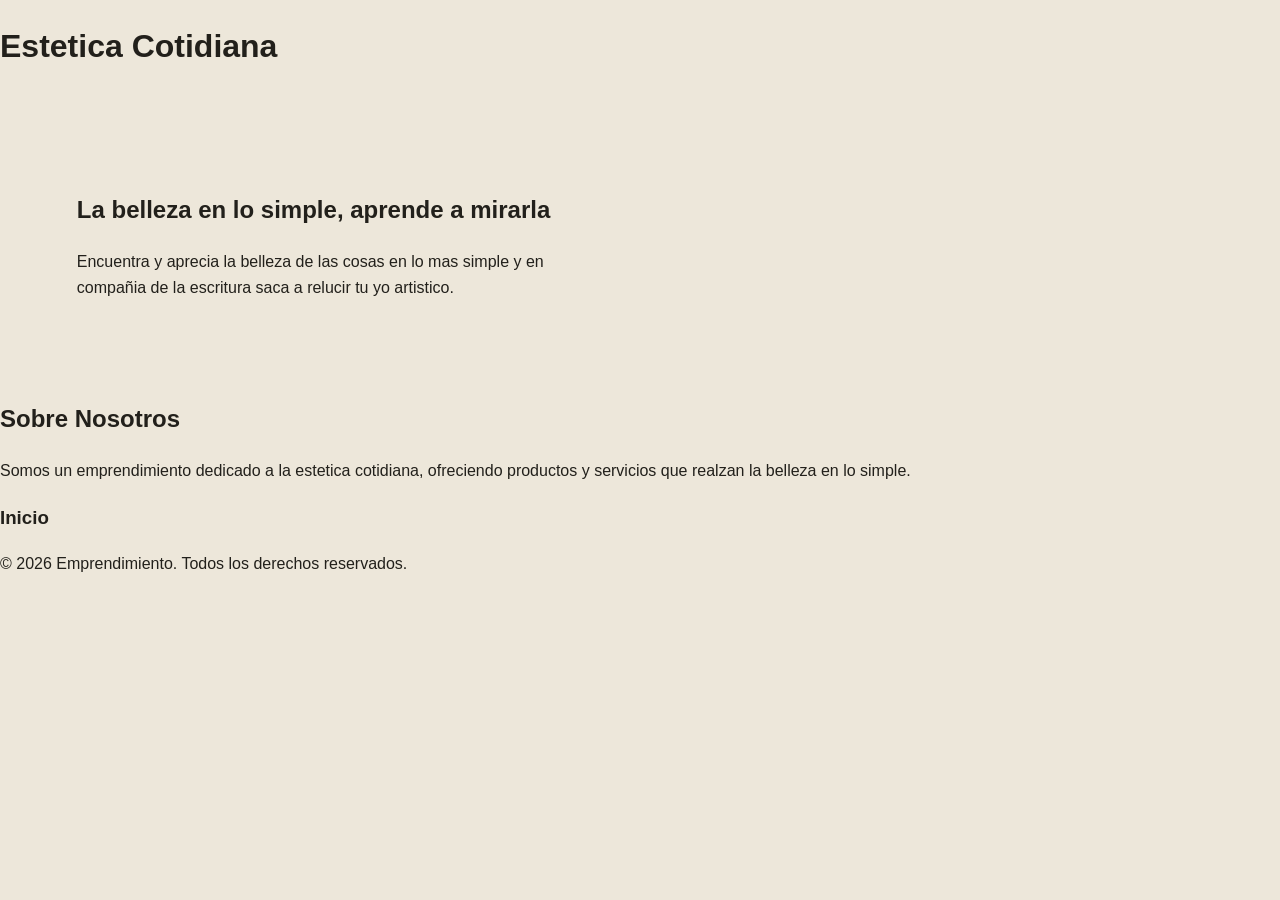
==== index.html @ cf4becf6 "cambios  antes de la fusion" ====
<!DOCTYPE html>
<html lang="en">
<head>
    <meta charset="UTF-8">
    <meta name="viewport" content="width=device-width, initial-scale=1.0">
    <title>Emprendimiento </title>
<link rel="stylesheet" href="./assets/css/style.css">
</head>
<body>
    <header>
        <h1>Estetica Cotidiana</h1>
    </header>
    <main>
        <section class="hero">
            <h2>La belleza en lo simple, aprende a mirarla</h2>
            <p>Encuentra y aprecia la belleza de las cosas en lo  mas simple y en compañia de la escritura  saca a relucir tu yo artistico.</p>
        </section>
        <section class="about">
            <h2>Sobre Nosotros</h2>
            <p>Somos un emprendimiento dedicado a la estetica cotidiana, ofreciendo productos y servicios que realzan la belleza en lo simple.</p>
<h3>Inicio</h3>

        
        <p>&copy; 2026 Emprendimiento. Todos los derechos reservados.</p>
    </footer>
</body>
</html>
---- assets/css/style.css ----
:root {
  --bg: #EDE7DA;
  --bg-alt: #E2D9C6;
  --ink: #22201B;
  --ink-soft: #5B5648;
  --verde: #35502E;
  --verde-bg: #DCE3D2;
  --ocre: #A8571D;
  --ocre-bg: #EAD9C4;
  --border: rgba(34, 32, 27, 0.14);
  --serif: "Fraunces", serif;
  --sans: "Inter", sans-serif;
}

* { box-sizing: border-box; }

body {
  margin: 0;
  background: var(--bg);
  color: var(--ink);
  font-family: var(--sans);
  line-height: 1.6;
}

/* ---------- topbar ---------- */
.topbar {
  display: flex;
  justify-content: space-between;
  align-items: center;
  padding: 24px 6vw;
}

.logo {
  font-family: var(--serif);
  font-size: 19px;
  color: var(--ink);
  text-decoration: none;
}

.nav {
  display: flex;
  align-items: center;
  gap: 28px;
}

.nav a {
  color: var(--ink-soft);
  text-decoration: none;
  font-size: 14px;
}

.nav a:hover { color: var(--ink); }

.nav-cta {
  border: 1px solid var(--ink);
  padding: 8px 16px;
  border-radius: 4px;
  color: var(--ink) !important;
}

/* ---------- hero ---------- */
.hero {
  max-width: 640px;
  padding: 6vw 6vw 5vw;
}

.hero h1 {
  font-family: var(--serif);
  font-weight: 500;
  font-size: clamp(34px, 5.5vw, 56px);
  line-height: 1.08;
  margin: 0 0 24px;
}

.hero-text {
  max-width: 46ch;
  color: var(--ink-soft);
  font-size: 16px;
  margin: 0 0 32px;
}

.btn-primary {
  display: inline-block;
  background: var(--verde);
  color: #F4F1E8;
  text-decoration: none;
  padding: 12px 22px;
  border-radius: 4px;
  font-size: 14px;
}

.btn-primary:hover { background: #2A4025; }

/* ---------- feed ---------- */
.feed {
  padding: 2vw 6vw 6vw;
}

.feed h2 {
  font-family: var(--serif);
  font-weight: 500;
  font-size: 20px;
  border-top: 1px solid var(--border);
  padding-top: 24px;
  margin: 0 0 24px;
}

.grid {
  display: grid;
  grid-template-columns: repeat(auto-fit, minmax(220px, 1fr));
  gap: 20px;
}

.card {
  background: #F5F1E7;
  border: 1px solid var(--border);
  border-radius: 6px;
  overflow: hidden;
}

.card-photo {
  height: 140px;
  background: var(--ocre-bg);
}

.card[data-color="verde"] .card-photo { background: var(--verde-bg); }

.card-tall .card-photo { height: 200px; }

.card-body {
  padding: 14px 16px 18px;
}

.card-place {
  font-family: var(--serif);
  font-weight: 500;
  font-size: 16px;
  margin: 0 0 2px;
}

.card-meta {
  font-size: 12px;
  color: var(--ink-soft);
  margin: 0 0 8px;
}

.card-snippet {
  font-size: 14px;
  color: var(--ink-soft);
  margin: 0;
}

/* ---------- footer ---------- */
.site-footer {
  padding: 24px 6vw 40px;
  border-top: 1px solid var(--border);
}

.site-footer p {
  font-size: 12px;
  color: var(--ink-soft);
  margin: 0;
}

/* ---------- responsive ---------- */
@media (max-width: 640px) {
  .topbar { flex-direction: column; gap: 14px; align-items: flex-start; }
  .nav { gap: 18px; }
}

/* ---------- accessibility ---------- */
a:focus-visible, button:focus-visible {
  outline: 2px solid var(--verde);
  outline-offset: 2px;
}

@media (prefers-reduced-motion: reduce) {
  * { transition: none !important; }
}
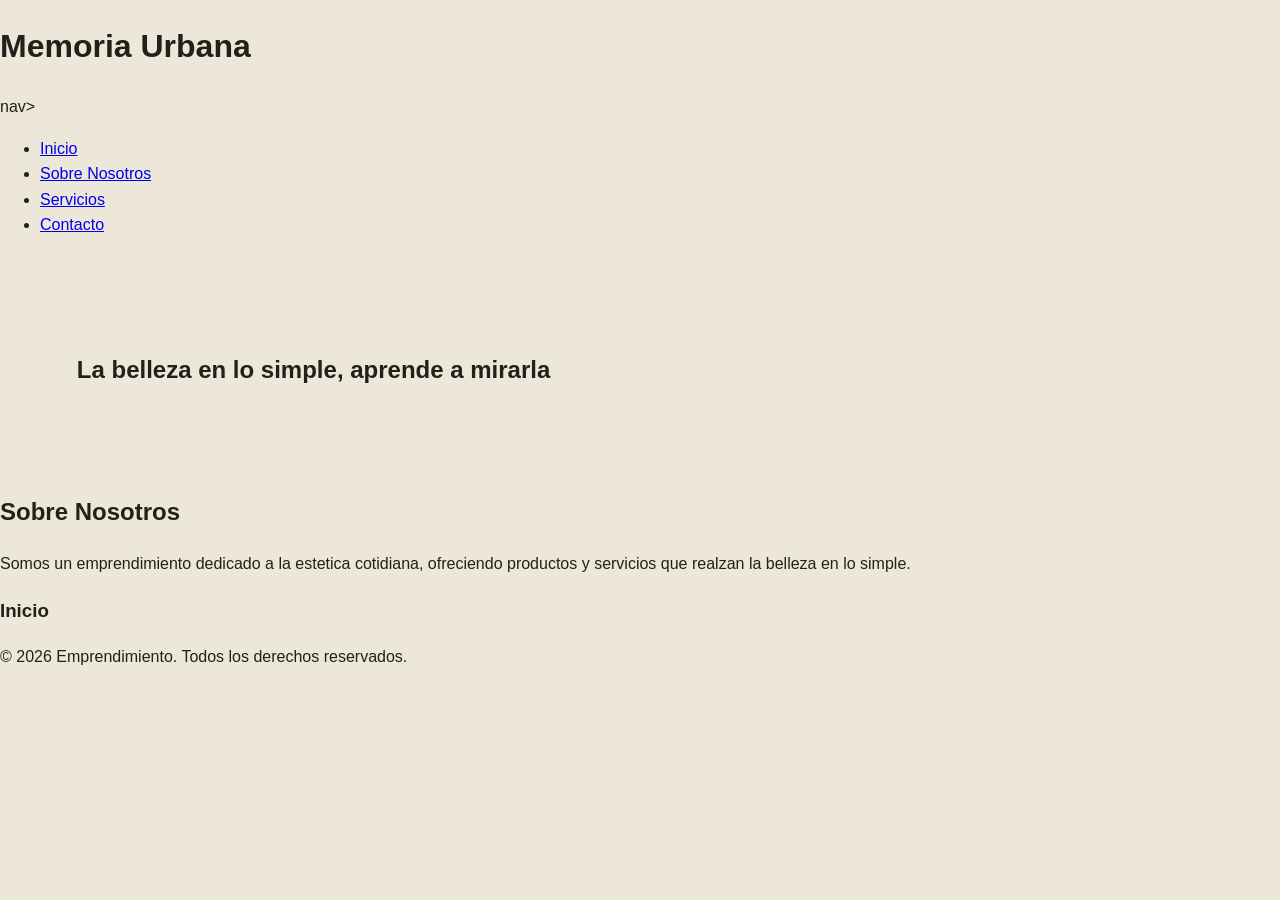
==== commit 85a09375: "index- inicio" ====
--- a/index.html
+++ b/index.html
@@ -3,17 +3,24 @@
 <head>
     <meta charset="UTF-8">
     <meta name="viewport" content="width=device-width, initial-scale=1.0">
-    <title>Emprendimiento </title>
+    <title>Mi lugar en tu  mirada </title>
 <link rel="stylesheet" href="./assets/css/style.css">
 </head>
 <body>
     <header>
-        <h1>Estetica Cotidiana</h1>
+        <h1>Memoria Urbana</h1>
     </header>
+    nav>
+        <ul>
+            <li><a href="#">Inicio</a></li>
+            <li><a href="#">Sobre Nosotros</a></li>
+            <li><a href="#">Servicios</a></li>
+            <li><a href="#">Contacto</a></li>
+        </ul>
     <main>
         <section class="hero">
             <h2>La belleza en lo simple, aprende a mirarla</h2>
-            <p>Encuentra y aprecia la belleza de las cosas en lo  mas simple y en compañia de la escritura  saca a relucir tu yo artistico.</p>
+            <p> </p>
         </section>
         <section class="about">
             <h2>Sobre Nosotros</h2>
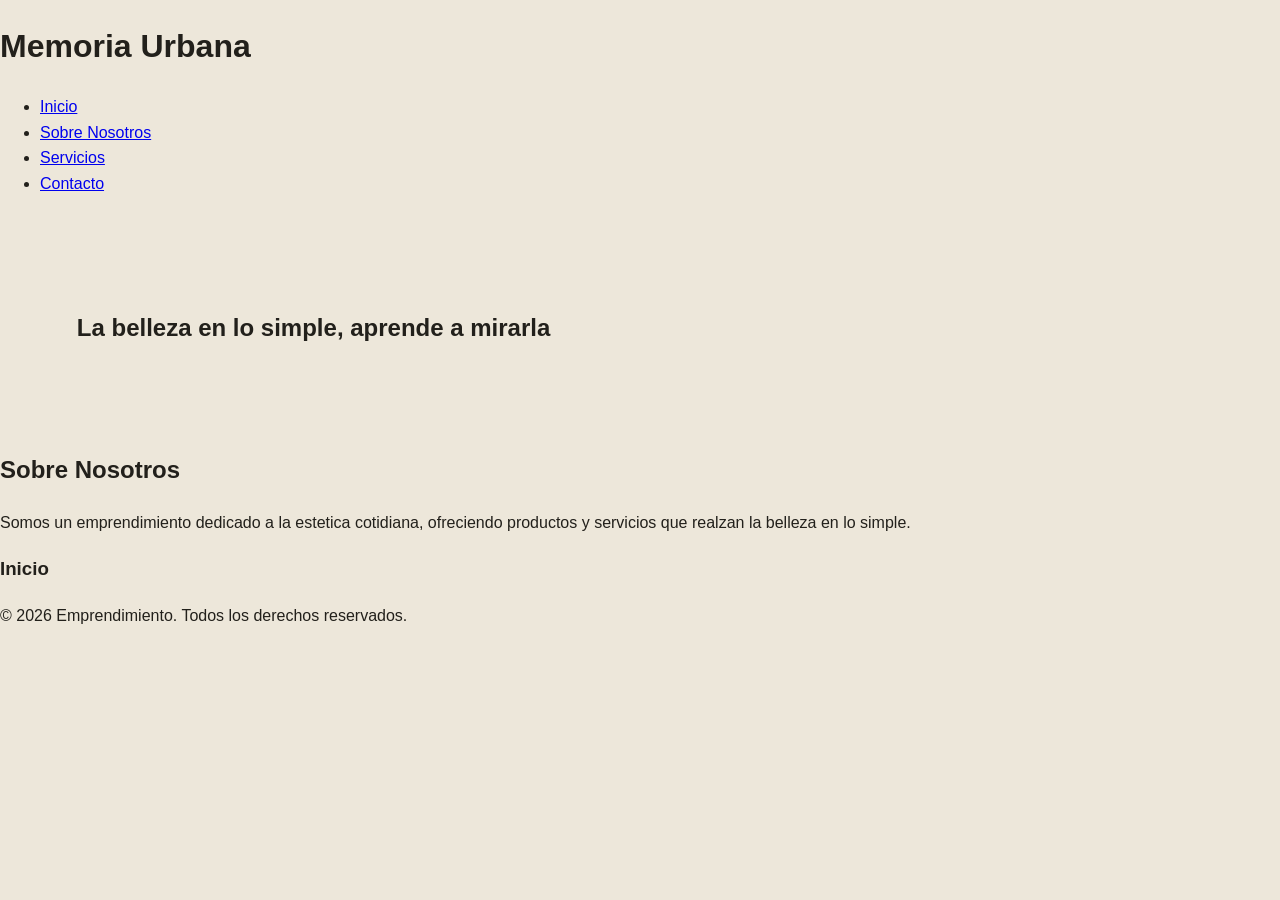
==== commit 950e3e6e: "nav configuracion" ====
--- a/index.html
+++ b/index.html
@@ -10,13 +10,14 @@
     <header>
         <h1>Memoria Urbana</h1>
     </header>
-    nav>
+    <nav>
         <ul>
             <li><a href="#">Inicio</a></li>
             <li><a href="#">Sobre Nosotros</a></li>
             <li><a href="#">Servicios</a></li>
             <li><a href="#">Contacto</a></li>
         </ul>
+    </nav>
     <main>
         <section class="hero">
             <h2>La belleza en lo simple, aprende a mirarla</h2>
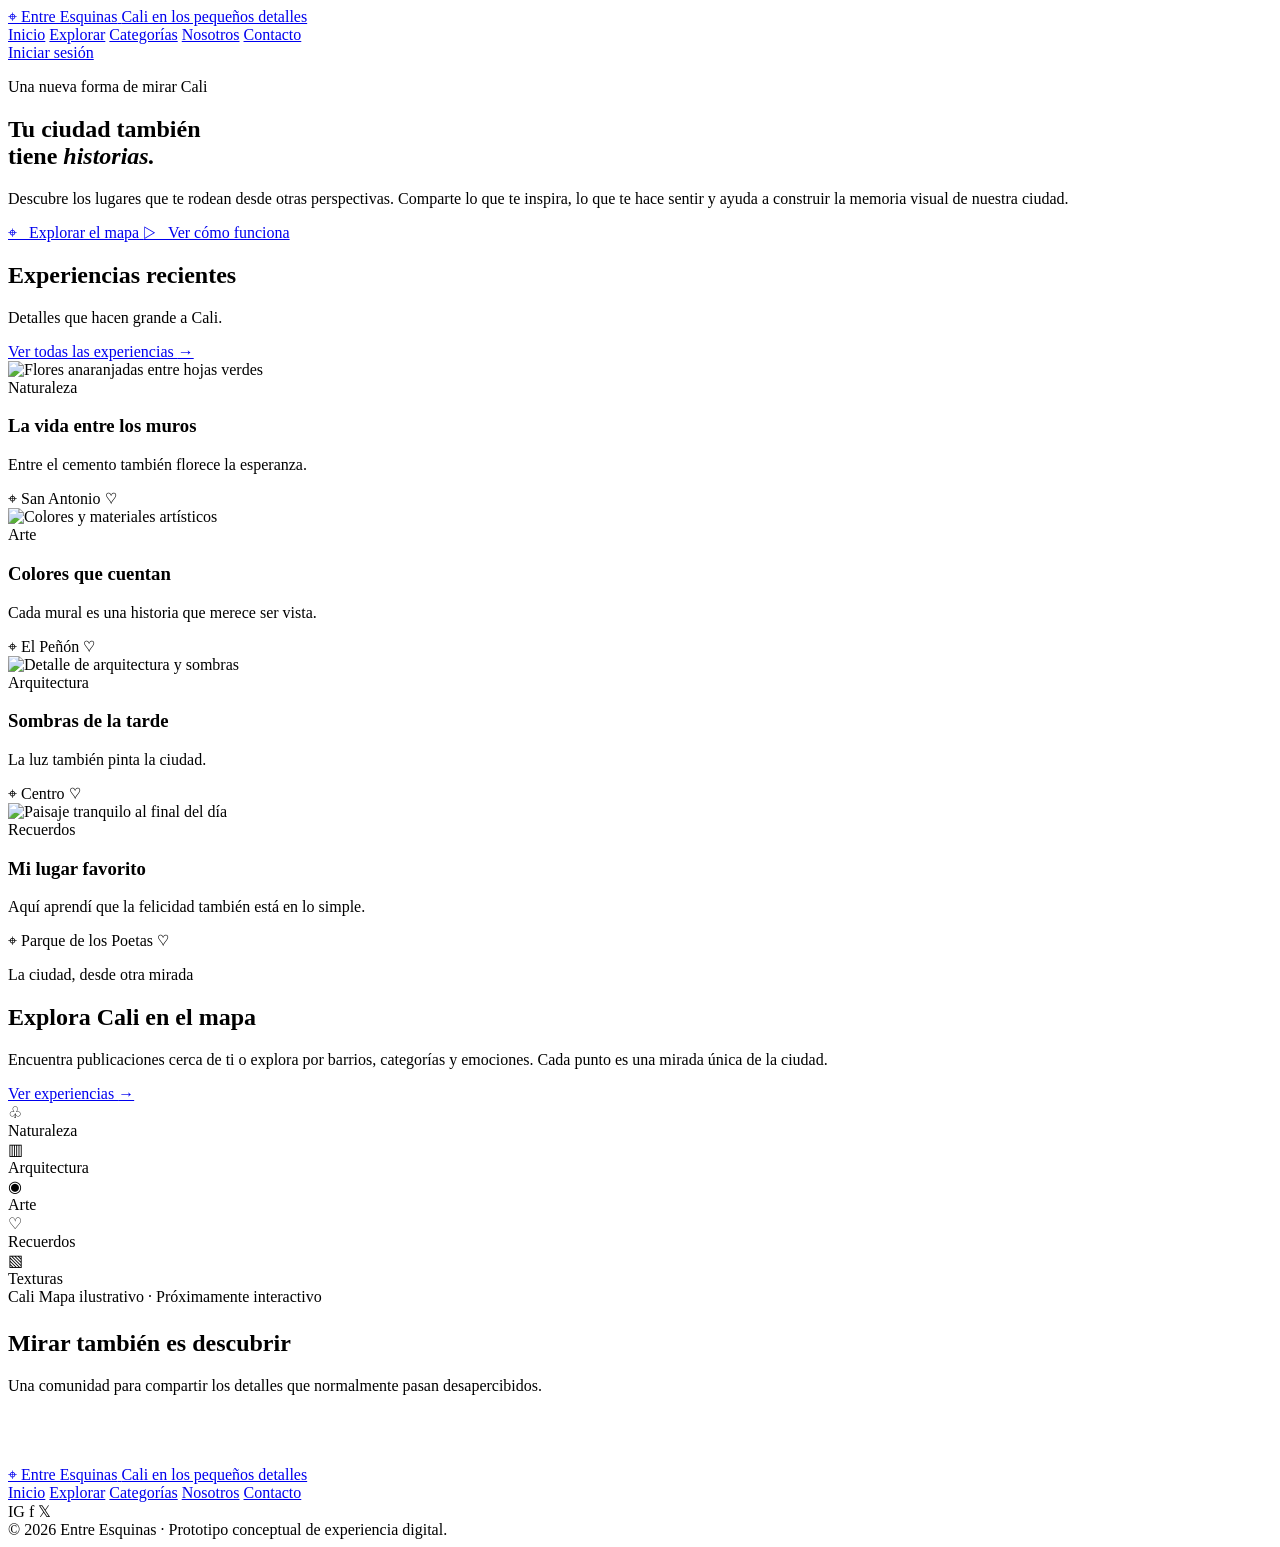
==== commit 94176f37: "rediseño del proyecto" ====
--- a/index.html
+++ b/index.html
@@ -1,35 +1,266 @@
+
 <!DOCTYPE html>
-<html lang="en">
+<html lang="es">
 <head>
-    <meta charset="UTF-8">
-    <meta name="viewport" content="width=device-width, initial-scale=1.0">
-    <title>Mi lugar en tu  mirada </title>
-<link rel="stylesheet" href="./assets/css/style.css">
+  <meta charset="UTF-8">
+  <meta name="viewport" content="width=device-width, initial-scale=1.0">
+  <meta name="description" content="Entre Esquinas: descubre Cali a través de sus pequeños detalles.">
+  <title>Entre Esquinas | Cali en los pequeños detalles</title>
+  <link rel="stylesheet" href="styles.css">
 </head>
 <body>
-    <header>
-        <h1>Memoria Urbana</h1>
-    </header>
-    <nav>
-        <ul>
-            <li><a href="#">Inicio</a></li>
-            <li><a href="#">Sobre Nosotros</a></li>
-            <li><a href="#">Servicios</a></li>
-            <li><a href="#">Contacto</a></li>
-        </ul>
+
+  <header class="navbar">
+    <a class="brand" href="#inicio" aria-label="Entre Esquinas, inicio">
+      <span class="brand-mark"><span>⌖</span></span>
+      <span>
+        <span class="brand-name">Entre Esquinas</span>
+        <span class="brand-tagline">Cali en los pequeños detalles</span>
+      </span>
+    </a>
+
+    <nav class="nav-links" aria-label="Navegación principal">
+      <a class="active" href="#inicio">Inicio</a>
+      <a href="#explorar">Explorar</a>
+      <a href="#categorias">Categorías</a>
+      <a href="#nosotros">Nosotros</a>
+      <a href="#contacto">Contacto</a>
     </nav>
-    <main>
-        <section class="hero">
-            <h2>La belleza en lo simple, aprende a mirarla</h2>
-            <p> </p>
-        </section>
-        <section class="about">
-            <h2>Sobre Nosotros</h2>
-            <p>Somos un emprendimiento dedicado a la estetica cotidiana, ofreciendo productos y servicios que realzan la belleza en lo simple.</p>
-<h3>Inicio</h3>
-
-        
-        <p>&copy; 2026 Emprendimiento. Todos los derechos reservados.</p>
-    </footer>
+
+    <a class="login" href="#contacto">Iniciar sesión</a>
+  </header>
+
+  <main>
+
+    <!-- Sección principal -->
+    <section class="hero" id="inicio">
+      <div class="hero-content">
+        <p class="eyebrow">Una nueva forma de mirar Cali</p>
+
+        <h1>
+          Tu ciudad también<br>
+          tiene <em>historias.</em>
+        </h1>
+
+        <p class="hero-copy">
+          Descubre los lugares que te rodean desde otras perspectivas.
+          Comparte lo que te inspira, lo que te hace sentir y ayuda a
+          construir la memoria visual de nuestra ciudad.
+        </p>
+
+        <div class="hero-actions">
+          <a class="button-primary" href="#mapa">
+            ⌖ &nbsp; Explorar el mapa
+          </a>
+          <a class="button-outline" href="#nosotros">
+            ▷ &nbsp; Ver cómo funciona
+          </a>
+        </div>
+      </div>
+    </section>
+
+    <!-- Catálogo de experiencias -->
+    <section class="section container" id="explorar">
+      <div class="section-heading">
+        <div>
+          <h2>Experiencias recientes</h2>
+          <p>Detalles que hacen grande a Cali.</p>
+        </div>
+
+        <a class="text-link" href="#mapa">
+          Ver todas las experiencias <span>→</span>
+        </a>
+      </div>
+
+      <div class="cards">
+
+        <article class="experience-card">
+          <img
+            src="https://images.unsplash.com/photo-1490750967868-88aa4486c946?auto=format&fit=crop&w=700&q=80"
+            alt="Flores anaranjadas entre hojas verdes"
+          >
+          <div class="card-body">
+            <span class="tag">Naturaleza</span>
+            <h3>La vida entre los muros</h3>
+            <p>Entre el cemento también florece la esperanza.</p>
+            <div class="card-meta">
+              <span class="location">⌖ San Antonio</span>
+              <span class="heart">♡</span>
+            </div>
+          </div>
+        </article>
+
+        <article class="experience-card">
+          <img
+            src="https://images.unsplash.com/photo-1513364776144-60967b0f800f?auto=format&fit=crop&w=700&q=80"
+            alt="Colores y materiales artísticos"
+          >
+          <div class="card-body">
+            <span class="tag">Arte</span>
+            <h3>Colores que cuentan</h3>
+            <p>Cada mural es una historia que merece ser vista.</p>
+            <div class="card-meta">
+              <span class="location">⌖ El Peñón</span>
+              <span class="heart">♡</span>
+            </div>
+          </div>
+        </article>
+
+        <article class="experience-card">
+          <img
+            src="https://images.unsplash.com/photo-1511818966892-d7d671e672a2?auto=format&fit=crop&w=700&q=80"
+            alt="Detalle de arquitectura y sombras"
+          >
+          <div class="card-body">
+            <span class="tag">Arquitectura</span>
+            <h3>Sombras de la tarde</h3>
+            <p>La luz también pinta la ciudad.</p>
+            <div class="card-meta">
+              <span class="location">⌖ Centro</span>
+              <span class="heart">♡</span>
+            </div>
+          </div>
+        </article>
+
+        <article class="experience-card">
+          <img
+            src="https://images.unsplash.com/photo-1519608487953-e999c86e7455?auto=format&fit=crop&w=700&q=80"
+            alt="Paisaje tranquilo al final del día"
+          >
+          <div class="card-body">
+            <span class="tag">Recuerdos</span>
+            <h3>Mi lugar favorito</h3>
+            <p>Aquí aprendí que la felicidad también está en lo simple.</p>
+            <div class="card-meta">
+              <span class="location">⌖ Parque de los Poetas</span>
+              <span class="heart">♡</span>
+            </div>
+          </div>
+        </article>
+
+      </div>
+    </section>
+
+    <!-- Exploración del mapa -->
+    <section class="map-section container" id="mapa">
+      <div class="map-copy">
+        <p class="eyebrow">La ciudad, desde otra mirada</p>
+        <h2>Explora Cali en el mapa</h2>
+
+        <p>
+          Encuentra publicaciones cerca de ti o explora por barrios,
+          categorías y emociones. Cada punto es una mirada única
+          de la ciudad.
+        </p>
+
+        <a class="map-button" href="#explorar">
+          Ver experiencias <span>→</span>
+        </a>
+
+        <div class="categories" id="categorias">
+          <div class="category">
+            <div class="category-icon">♧</div>
+            Naturaleza
+          </div>
+
+          <div class="category">
+            <div class="category-icon">▥</div>
+            Arquitectura
+          </div>
+
+          <div class="category">
+            <div class="category-icon">◉</div>
+            Arte
+          </div>
+
+          <div class="category">
+            <div class="category-icon">♡</div>
+            Recuerdos
+          </div>
+
+          <div class="category">
+            <div class="category-icon">▧</div>
+            Texturas
+          </div>
+        </div>
+      </div>
+
+      <!-- Mapa ilustrativo -->
+      <div
+        class="map-art"
+        role="img"
+        aria-label="Ilustración de un mapa urbano con marcadores de experiencias"
+      >
+        <span class="pin p1"></span>
+        <span class="pin p2"></span>
+        <span class="pin p3"></span>
+        <span class="pin p4"></span>
+        <span class="pin p5"></span>
+        <span class="map-label">Cali</span>
+        <span class="map-note">
+          Mapa ilustrativo · Próximamente interactivo
+        </span>
+      </div>
+    </section>
+
+    <!-- Acerca de la propuesta -->
+    <section
+      class="container"
+      id="nosotros"
+      style="padding: 4px 0 55px;"
+    >
+      <div class="section-heading">
+        <div>
+          <h2>Mirar también es descubrir</h2>
+          <p>
+            Una comunidad para compartir los detalles que normalmente
+            pasan desapercibidos.
+          </p>
+        </div>
+      </div>
+    </section>
+
+  </main>
+
+  <!-- Pie de página -->
+  <footer id="contacto">
+    <div class="container">
+      <div class="footer-main">
+
+        <a class="brand footer-brand" href="#inicio">
+          <span class="brand-mark"><span>⌖</span></span>
+          <span>
+            <span class="brand-name">Entre Esquinas</span>
+            <span class="brand-tagline">
+              Cali en los pequeños detalles
+            </span>
+          </span>
+        </a>
+
+        <nav
+          class="footer-links"
+          aria-label="Navegación del pie de página"
+        >
+          <a href="#inicio">Inicio</a>
+          <a href="#explorar">Explorar</a>
+          <a href="#categorias">Categorías</a>
+          <a href="#nosotros">Nosotros</a>
+          <a href="mailto:hola@entreesquinas.example">Contacto</a>
+        </nav>
+
+        <div class="socials" aria-label="Redes sociales">
+          <span>IG</span>
+          <span>f</span>
+          <span>𝕏</span>
+        </div>
+
+      </div>
+
+      <div class="copyright">
+        © 2026 Entre Esquinas · Prototipo conceptual de experiencia digital.
+      </div>
+    </div>
+  </footer>
+
 </body>
-</html> +</html>
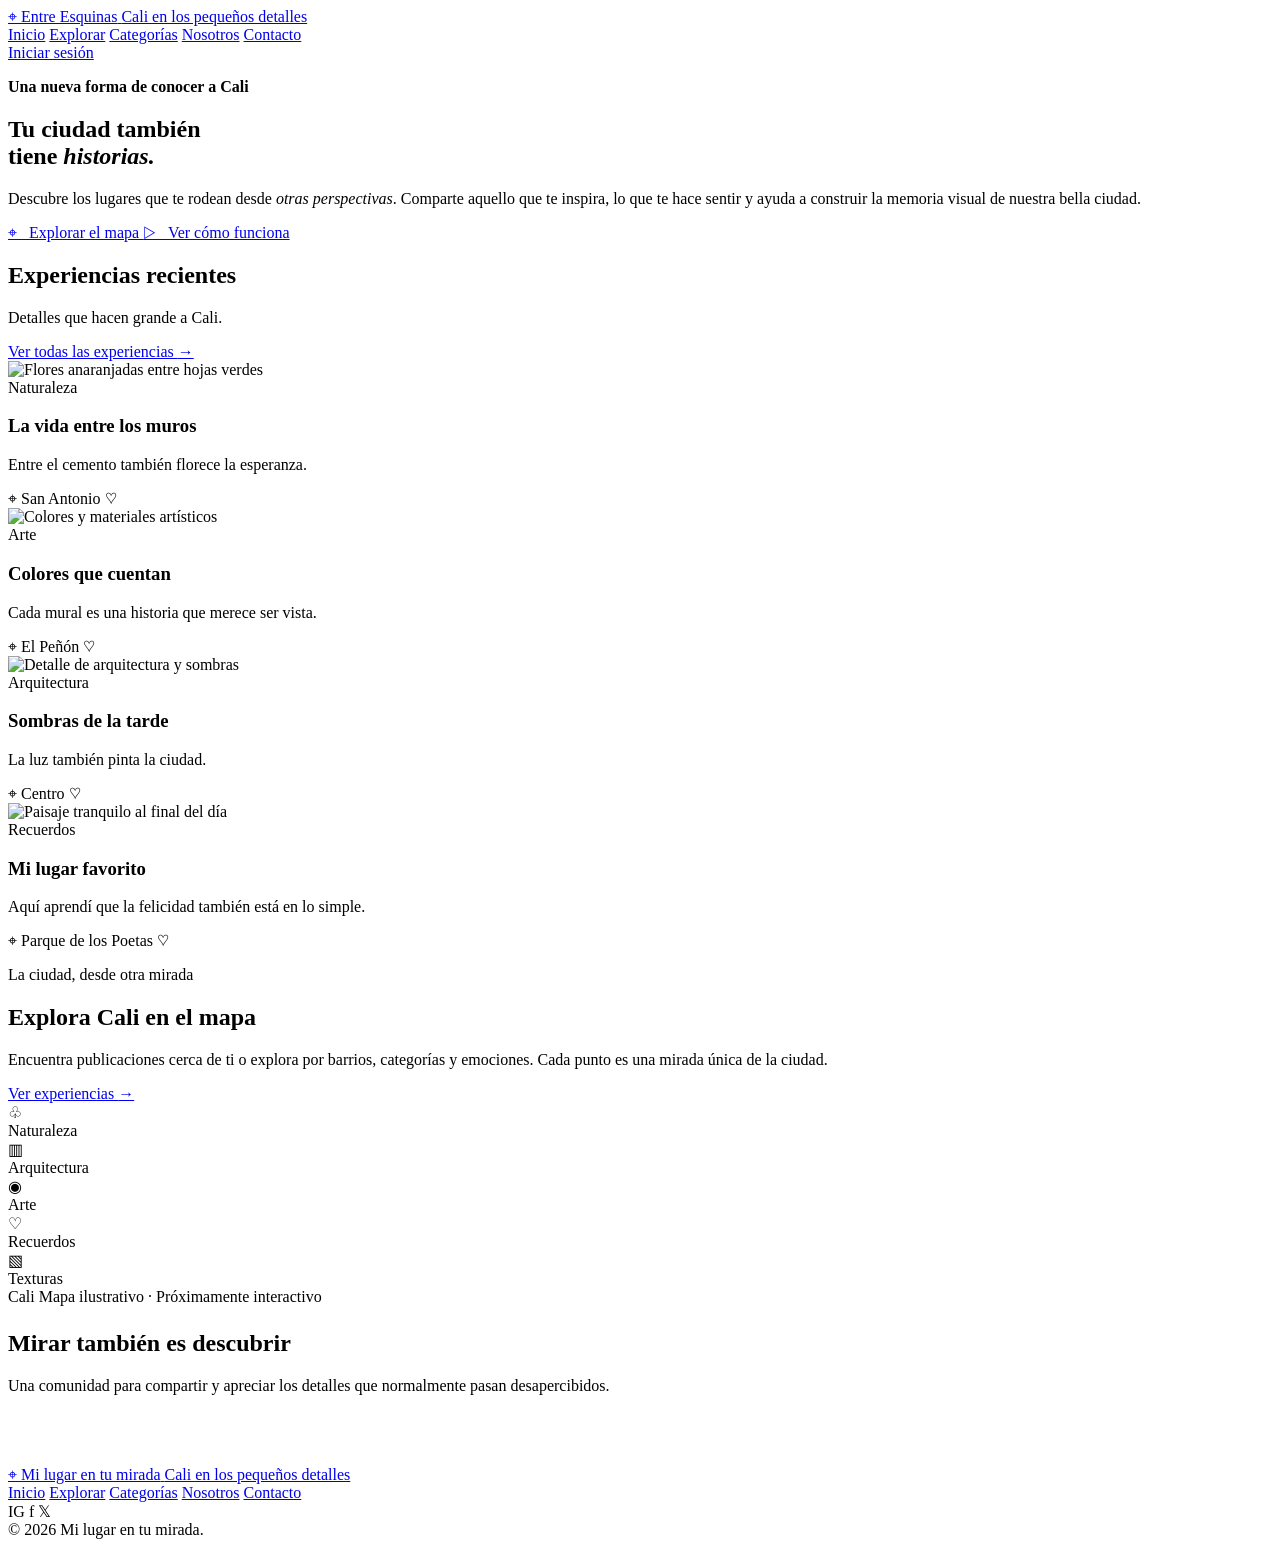
==== commit a3cac9da: "detalles del nombre (mi lugar en tu mirada)" ====
--- a/index.html
+++ b/index.html
@@ -4,8 +4,8 @@
 <head>
   <meta charset="UTF-8">
   <meta name="viewport" content="width=device-width, initial-scale=1.0">
-  <meta name="description" content="Entre Esquinas: descubre Cali a través de sus pequeños detalles.">
-  <title>Entre Esquinas | Cali en los pequeños detalles</title>
+  <meta name="description" content="Mi lugar en tu mirada: descubre Cali a través de sus pequeños detalles.">
+  <title>Mi lugar en tu mirada</title>
   <link rel="stylesheet" href="styles.css">
 </head>
 <body>
@@ -35,7 +35,7 @@
     <!-- Sección principal -->
     <section class="hero" id="inicio">
       <div class="hero-content">
-        <p class="eyebrow">Una nueva forma de mirar Cali</p>
+        <p><strong>Una nueva forma de conocer a Cali</strong></p>
 
         <h1>
           Tu ciudad también<br>
@@ -43,9 +43,9 @@
         </h1>
 
         <p class="hero-copy">
-          Descubre los lugares que te rodean desde otras perspectivas.
-          Comparte lo que te inspira, lo que te hace sentir y ayuda a
-          construir la memoria visual de nuestra ciudad.
+          Descubre los lugares que te rodean desde <i>otras perspectivas</i>.
+          Comparte aquello que te inspira, lo que te hace sentir y ayuda a
+          construir la memoria visual de nuestra bella ciudad.
         </p>
 
         <div class="hero-actions">
@@ -213,7 +213,7 @@
         <div>
           <h2>Mirar también es descubrir</h2>
           <p>
-            Una comunidad para compartir los detalles que normalmente
+            Una comunidad para compartir y apreciar  los detalles que normalmente
             pasan desapercibidos.
           </p>
         </div>
@@ -230,7 +230,7 @@
         <a class="brand footer-brand" href="#inicio">
           <span class="brand-mark"><span>⌖</span></span>
           <span>
-            <span class="brand-name">Entre Esquinas</span>
+            <span class="brand-name">Mi lugar en tu mirada</span>
             <span class="brand-tagline">
               Cali en los pequeños detalles
             </span>
@@ -245,7 +245,7 @@
           <a href="#explorar">Explorar</a>
           <a href="#categorias">Categorías</a>
           <a href="#nosotros">Nosotros</a>
-          <a href="mailto:hola@entreesquinas.example">Contacto</a>
+          <a href="mailto:hola@milugarentutmirada.example">Contacto</a>
         </nav>
 
         <div class="socials" aria-label="Redes sociales">
@@ -257,7 +257,7 @@
       </div>
 
       <div class="copyright">
-        © 2026 Entre Esquinas · Prototipo conceptual de experiencia digital.
+        © 2026 Mi lugar en tu mirada.
       </div>
     </div>
   </footer>
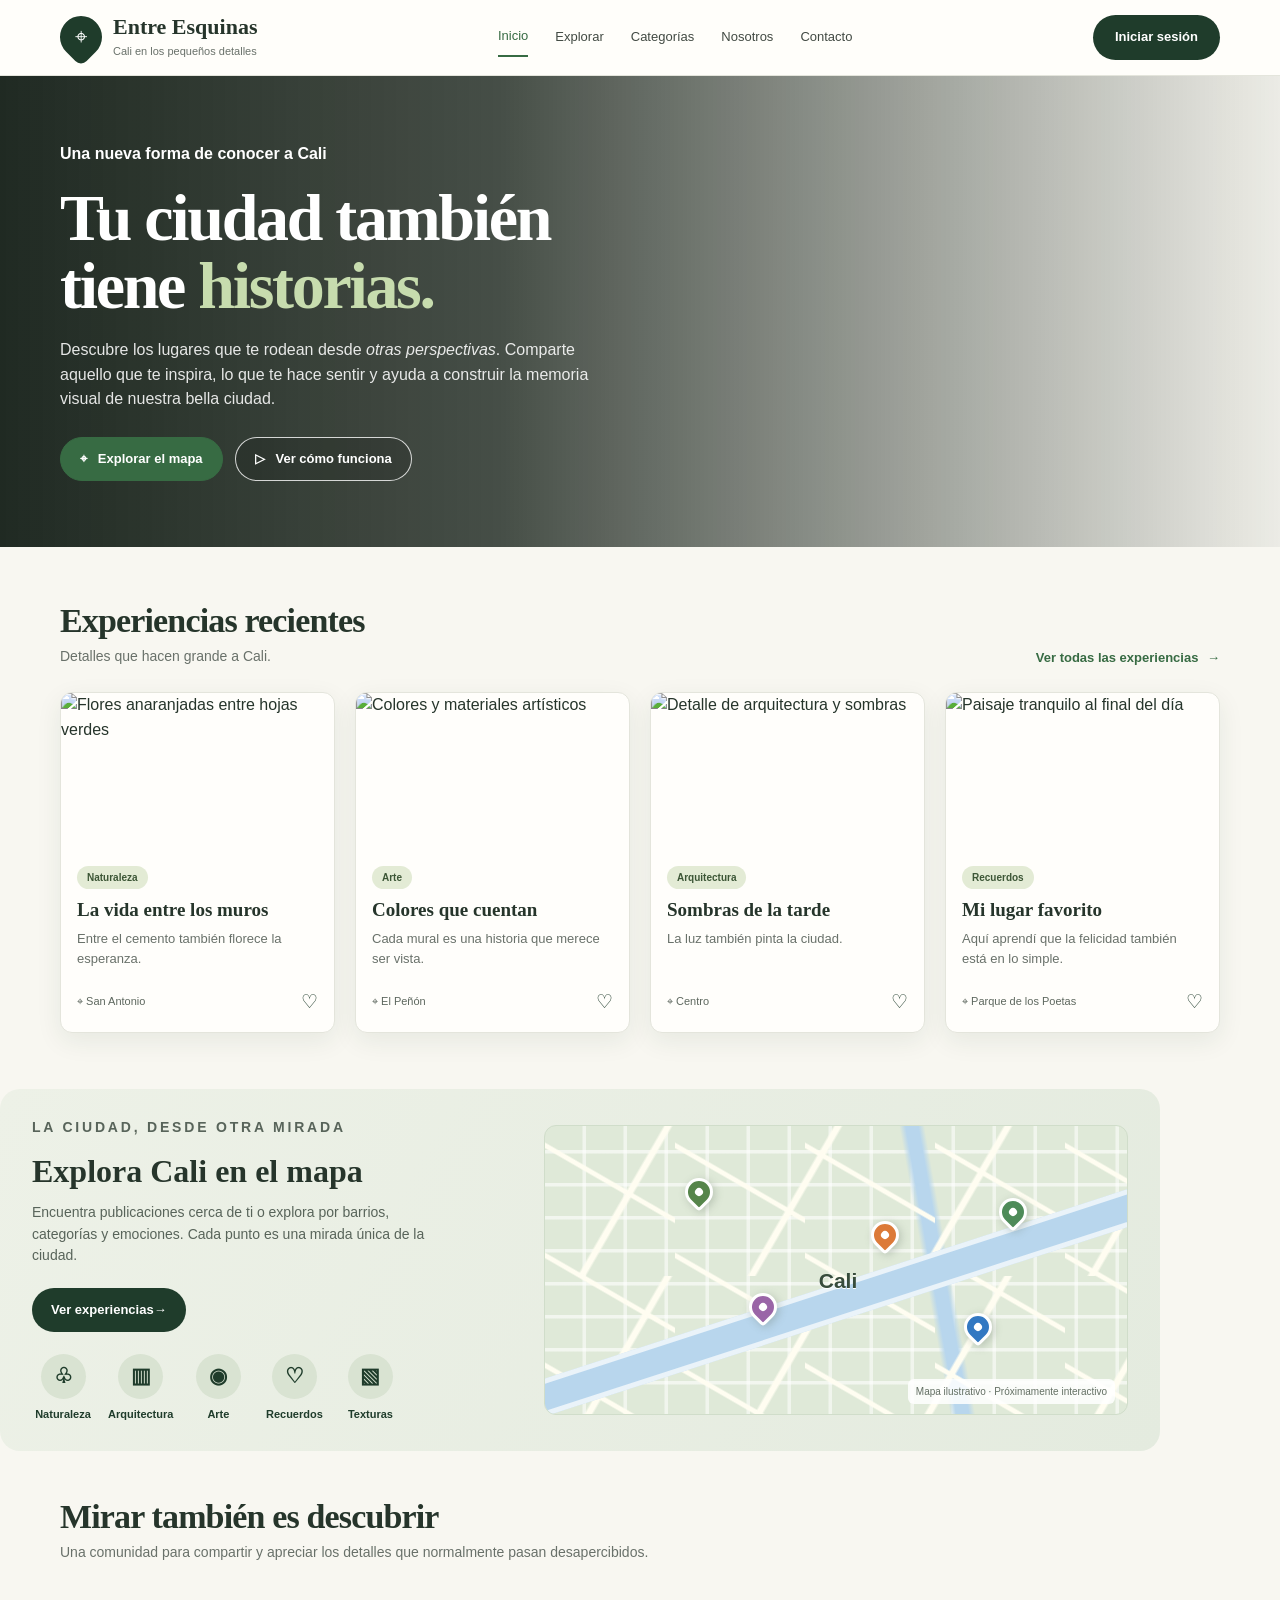
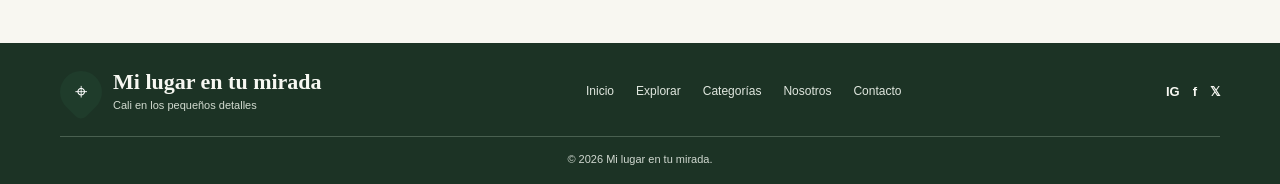
==== commit fe67f321: "arreglos en el index.html" ====
--- a/index.html
+++ b/index.html
@@ -6,7 +6,7 @@
   <meta name="viewport" content="width=device-width, initial-scale=1.0">
   <meta name="description" content="Mi lugar en tu mirada: descubre Cali a través de sus pequeños detalles.">
   <title>Mi lugar en tu mirada</title>
-  <link rel="stylesheet" href="styles.css">
+  <link rel="stylesheet" href="/assets/css/style.css">
 </head>
 <body>
 
--- a/assets/css/style.css
+++ b/assets/css/style.css
@@ -0,0 +1,717 @@
+
+/* =========================================
+   1. CONFIGURACIÓN GENERAL
+========================================= */
+
+:root {
+  --green: #1f3c2b;
+  --green-2: #376b43;
+  --light-green: #e9eee3;
+  --cream: #f8f7f1;
+  --paper: #fffefb;
+  --ink: #26352b;
+  --muted: #69716a;
+  --line: #e4e5dc;
+  --radius: 18px;
+  --shadow: 0 8px 26px rgba(31, 60, 43, .08);
+}
+
+* {
+  box-sizing: border-box;
+}
+
+html {
+  scroll-behavior: smooth;
+}
+
+body {
+  margin: 0;
+  color: var(--ink);
+  background: var(--cream);
+  font-family: Inter, "Segoe UI", Arial, sans-serif;
+  line-height: 1.55;
+}
+
+a {
+  color: inherit;
+  text-decoration: none;
+}
+
+button {
+  font: inherit;
+  cursor: pointer;
+}
+
+.container {
+  width: min(1160px, calc(100% - 48px));
+  margin: 0 auto;
+}
+
+/* =========================================
+   2. BARRA DE NAVEGACIÓN
+========================================= */
+
+.navbar {
+  min-height: 76px;
+  display: flex;
+  align-items: center;
+  justify-content: space-between;
+  gap: 24px;
+  background: rgba(255, 254, 251, .96);
+  border-bottom: 1px solid var(--line);
+  padding: 12px max(24px, calc((100% - 1160px) / 2));
+}
+
+.brand {
+  display: flex;
+  align-items: center;
+  gap: 11px;
+  min-width: max-content;
+}
+
+.brand-mark {
+  width: 42px;
+  height: 42px;
+  border-radius: 50% 50% 50% 8px;
+  display: grid;
+  place-items: center;
+  transform: rotate(-45deg);
+  background: var(--green);
+  color: white;
+  font-size: 22px;
+}
+
+.brand-mark span {
+  transform: rotate(45deg);
+}
+
+.brand-name {
+  display: block;
+  font-family: Georgia, serif;
+  font-size: 22px;
+  font-weight: 700;
+  line-height: 1.1;
+}
+
+.brand-tagline {
+  display: block;
+  margin-top: 3px;
+  font-size: 11px;
+  color: var(--muted);
+}
+
+.nav-links {
+  display: flex;
+  align-items: center;
+  gap: 27px;
+  font-size: 13px;
+}
+
+.nav-links a {
+  padding: 8px 0;
+  color: #424a43;
+}
+
+.nav-links a:hover,
+.nav-links a.active {
+  color: var(--green-2);
+}
+
+.nav-links a.active {
+  border-bottom: 2px solid var(--green-2);
+}
+
+.login {
+  border: 0;
+  border-radius: 999px;
+  padding: 12px 22px;
+  color: white;
+  background: var(--green);
+  font-weight: 650;
+  font-size: 13px;
+}
+
+.login:hover,
+.button-primary:hover {
+  background: #31563b;
+}
+
+/* =========================================
+   3. PORTADA PRINCIPAL
+========================================= */
+
+.hero {
+  min-height: 390px;
+  display: flex;
+  align-items: center;
+  color: white;
+
+  background:
+    linear-gradient(
+      90deg,
+      rgba(14, 25, 17, .92) 0%,
+      rgba(14, 25, 17, .76) 39%,
+      rgba(14, 25, 17, .05) 100%
+    ),
+    url("https://images.unsplash.com/photo-1518005020951-ecc8e671d8ef?auto=format&fit=crop&w=1900&q=85")
+    center 48% / cover;
+}
+
+.hero-content {
+  width: min(1160px, calc(100% - 48px));
+  margin: 0 auto;
+  padding: 66px 0;
+}
+
+.eyebrow {
+  text-transform: uppercase;
+  letter-spacing: .2em;
+  font-size: 11px;
+  font-weight: 750;
+  color: #c6d8a8;
+}
+
+h1,
+h2,
+h3,
+p {
+  margin-top: 0;
+}
+
+.hero h1 {
+  max-width: 610px;
+  margin: 17px 0 18px;
+  font-family: Georgia, "Times New Roman", serif;
+  font-size: clamp(42px, 5.3vw, 66px);
+  line-height: 1.03;
+  letter-spacing: -.035em;
+}
+
+.hero h1 em {
+  color: #c7dcae;
+  font-style: normal;
+}
+
+.hero-copy {
+  max-width: 530px;
+  color: rgba(255,255,255,.88);
+  font-size: 16px;
+}
+
+.hero-actions {
+  display: flex;
+  flex-wrap: wrap;
+  gap: 12px;
+  margin-top: 25px;
+}
+
+.button-primary,
+.button-outline {
+  display: inline-flex;
+  align-items: center;
+  justify-content: center;
+  gap: 9px;
+  min-height: 44px;
+  padding: 11px 19px;
+  border-radius: 999px;
+  font-size: 13px;
+  font-weight: 700;
+}
+
+.button-primary {
+  background: var(--green-2);
+  color: white;
+  border: 1px solid var(--green-2);
+}
+
+.button-outline {
+  color: white;
+  border: 1px solid rgba(255,255,255,.8);
+  background: rgba(0,0,0,.12);
+}
+
+.button-outline:hover {
+  background: rgba(255,255,255,.12);
+}
+
+/* =========================================
+   4. SECCIÓN DE EXPERIENCIAS
+========================================= */
+
+.section {
+  padding: 54px 0 18px;
+}
+
+.section-heading {
+  display: flex;
+  justify-content: space-between;
+  align-items: end;
+  gap: 20px;
+  margin-bottom: 24px;
+}
+
+.section-heading h2 {
+  margin-bottom: 4px;
+  font: 700 clamp(27px, 3vw, 34px)/1.2 Georgia, serif;
+  letter-spacing: -.025em;
+}
+
+.section-heading p {
+  color: var(--muted);
+  margin-bottom: 0;
+  font-size: 14px;
+}
+
+.text-link {
+  color: var(--green-2);
+  font-size: 13px;
+  font-weight: 750;
+  white-space: nowrap;
+}
+
+.text-link span {
+  margin-left: 5px;
+}
+
+/* Tarjetas */
+
+.cards {
+  display: grid;
+  grid-template-columns: repeat(4, minmax(0, 1fr));
+  gap: 20px;
+}
+
+.experience-card {
+  overflow: hidden;
+  background: var(--paper);
+  border: 1px solid var(--line);
+  border-radius: 12px;
+  box-shadow: var(--shadow);
+  transition: transform .2s ease, box-shadow .2s ease;
+}
+
+.experience-card:hover {
+  transform: translateY(-4px);
+  box-shadow: 0 14px 32px rgba(31,60,43,.12);
+}
+
+.experience-card img {
+  display: block;
+  width: 100%;
+  height: 155px;
+  object-fit: cover;
+}
+
+.card-body {
+  padding: 16px;
+}
+
+.tag {
+  display: inline-block;
+  padding: 4px 10px;
+  margin-bottom: 9px;
+  border-radius: 999px;
+  background: #e3ebd5;
+  color: #3c5636;
+  font-size: 10px;
+  font-weight: 750;
+}
+
+.experience-card h3 {
+  margin-bottom: 7px;
+  font: 700 19px/1.25 Georgia, serif;
+}
+
+.experience-card p {
+  min-height: 43px;
+  margin-bottom: 15px;
+  color: var(--muted);
+  font-size: 13px;
+}
+
+.card-meta {
+  display: flex;
+  justify-content: space-between;
+  align-items: center;
+  gap: 8px;
+  color: #5d675e;
+  font-size: 11px;
+}
+
+.location {
+  display: flex;
+  align-items: center;
+  gap: 5px;
+}
+
+.heart {
+  color: var(--green);
+  font-size: 19px;
+}
+
+/* =========================================
+   5. SECCIÓN DEL MAPA
+========================================= */
+
+.map-section {
+  margin: 38px 0 42px;
+  padding: 28px 32px;
+  border-radius: 20px;
+  background: linear-gradient(120deg, #edf1e7, #e4ebdf);
+
+  display: grid;
+  grid-template-columns: .9fr 1.1fr;
+  gap: 35px;
+  align-items: center;
+}
+
+.map-copy h2 {
+  margin-bottom: 12px;
+  font: 700 32px/1.15 Georgia, serif;
+}
+
+.map-copy p {
+  max-width: 420px;
+  color: #58645a;
+  font-size: 14px;
+}
+
+.map-button {
+  display: inline-flex;
+  margin: 7px 0 22px;
+  padding: 12px 19px;
+  border-radius: 999px;
+  background: var(--green);
+  color: white;
+  font-size: 13px;
+  font-weight: 700;
+}
+
+/* Categorías */
+
+.categories {
+  display: flex;
+  flex-wrap: wrap;
+  gap: 14px;
+}
+
+.category {
+  min-width: 62px;
+  text-align: center;
+  color: var(--green);
+  font-size: 11px;
+  font-weight: 650;
+}
+
+.category-icon {
+  width: 45px;
+  height: 45px;
+  margin: 0 auto 7px;
+  display: grid;
+  place-items: center;
+  border-radius: 50%;
+  background: #d9e3d2;
+  font-size: 21px;
+}
+
+/* Mapa ilustrativo */
+
+.map-art {
+  position: relative;
+  min-height: 290px;
+  overflow: hidden;
+  border: 1px solid #d0ddca;
+  border-radius: 12px;
+  background-color: #dfe9d8;
+
+  background-image:
+    linear-gradient(
+      30deg,
+      transparent 47%,
+      #fffdf1 48%,
+      #fffdf1 50%,
+      transparent 51%
+    ),
+    linear-gradient(
+      120deg,
+      transparent 46%,
+      #fffdf1 47%,
+      #fffdf1 49%,
+      transparent 50%
+    ),
+    linear-gradient(
+      80deg,
+      transparent 64%,
+      #b8d6ed 65%,
+      #b8d6ed 67%,
+      transparent 68%
+    ),
+    repeating-linear-gradient(
+      0deg,
+      transparent 0 29px,
+      rgba(255,255,255,.6) 30px 33px
+    ),
+    repeating-linear-gradient(
+      90deg,
+      transparent 0 37px,
+      rgba(255,255,255,.55) 38px 41px
+    );
+
+  background-size:
+    130px 110px,
+    170px 150px,
+    100% 100%,
+    auto,
+    auto;
+}
+
+.map-art::before {
+  content: "";
+  position: absolute;
+  left: -7%;
+  top: 53%;
+  width: 120%;
+  height: 26px;
+  transform: rotate(-18deg);
+  background: #b8d6ed;
+  border: 5px solid rgba(255,255,255,.7);
+  border-left: 0;
+  border-right: 0;
+}
+
+.map-label {
+  position: absolute;
+  left: 47%;
+  top: 48%;
+  font-size: 21px;
+  font-weight: 750;
+  color: #374c3c;
+  text-shadow: 0 1px white;
+}
+
+/* Marcadores del mapa */
+
+.pin {
+  position: absolute;
+  width: 28px;
+  height: 28px;
+  border: 3px solid white;
+  border-radius: 50% 50% 50% 4px;
+  transform: rotate(-45deg);
+  box-shadow: 0 3px 8px #68796a55;
+}
+
+.pin::after {
+  content: "";
+  position: absolute;
+  inset: 7px;
+  border-radius: 50%;
+  background: white;
+}
+
+.pin.p1 {
+  top: 18%;
+  left: 24%;
+  background: #56854b;
+}
+
+.pin.p2 {
+  top: 33%;
+  left: 56%;
+  background: #dc7a38;
+}
+
+.pin.p3 {
+  top: 58%;
+  left: 35%;
+  background: #9a65a7;
+}
+
+.pin.p4 {
+  top: 65%;
+  left: 72%;
+  background: #3278c2;
+}
+
+.pin.p5 {
+  top: 25%;
+  left: 78%;
+  background: #4e8b59;
+}
+
+.map-note {
+  position: absolute;
+  bottom: 10px;
+  right: 12px;
+  padding: 5px 8px;
+  border-radius: 6px;
+  background: rgba(255,255,255,.85);
+  color: #647064;
+  font-size: 10px;
+}
+
+/* =========================================
+   6. PIE DE PÁGINA
+========================================= */
+
+footer {
+  background: #1c3325;
+  color: #f7f8f2;
+  padding: 27px 0 16px;
+}
+
+.footer-main {
+  display: flex;
+  align-items: center;
+  justify-content: space-between;
+  gap: 25px;
+  padding-bottom: 22px;
+}
+
+.footer-brand .brand-tagline {
+  color: #d2dbd0;
+}
+
+.footer-links {
+  display: flex;
+  flex-wrap: wrap;
+  gap: 22px;
+  font-size: 12px;
+  color: #e0e7df;
+}
+
+.socials {
+  display: flex;
+  gap: 13px;
+  font-size: 13px;
+  font-weight: 750;
+}
+
+.copyright {
+  border-top: 1px solid #496050;
+  padding-top: 14px;
+  text-align: center;
+  color: #d0d8d0;
+  font-size: 11px;
+}
+
+/* =========================================
+   7. DISEÑO RESPONSIVE - TABLET
+========================================= */
+
+@media (max-width: 900px) {
+
+  .nav-links {
+    gap: 15px;
+  }
+
+  .cards {
+    grid-template-columns: repeat(2, minmax(0, 1fr));
+  }
+
+  .map-section {
+    grid-template-columns: 1fr;
+  }
+
+  .map-art {
+    min-height: 280px;
+  }
+
+  .footer-main {
+    flex-wrap: wrap;
+  }
+}
+
+/* =========================================
+   8. DISEÑO RESPONSIVE - CELULARES
+========================================= */
+
+@media (max-width: 620px) {
+
+  .container {
+    width: min(100% - 30px, 1160px);
+  }
+
+  .navbar {
+    padding: 14px 15px;
+    flex-wrap: wrap;
+  }
+
+  .brand-name {
+    font-size: 19px;
+  }
+
+  .nav-links {
+    order: 3;
+    width: 100%;
+    justify-content: space-between;
+    gap: 9px;
+    font-size: 12px;
+  }
+
+  .login {
+    padding: 10px 14px;
+  }
+
+  .hero {
+    min-height: 460px;
+    background-position: 62% center;
+  }
+
+  .hero-content {
+    width: calc(100% - 34px);
+    padding: 55px 0;
+  }
+
+  .hero h1 {
+    font-size: clamp(39px, 11vw, 52px);
+  }
+
+  .hero-copy {
+    font-size: 14px;
+  }
+
+  .section {
+    padding-top: 38px;
+  }
+
+  .section-heading {
+    align-items: flex-start;
+    flex-direction: column;
+  }
+
+  .cards {
+    grid-template-columns: 1fr;
+  }
+
+  .experience-card img {
+    height: 195px;
+  }
+
+  .map-section {
+    padding: 23px 18px;
+    margin-top: 28px;
+  }
+
+  .map-copy h2 {
+    font-size: 28px;
+  }
+
+  .categories {
+    justify-content: space-between;
+    gap: 10px;
+  }
+
+  .map-art {
+    min-height: 230px;
+  }
+
+  .footer-main {
+    align-items: flex-start;
+    flex-direction: column;
+  }
+
+  .footer-links {
+    gap: 15px;
+  }
+}
